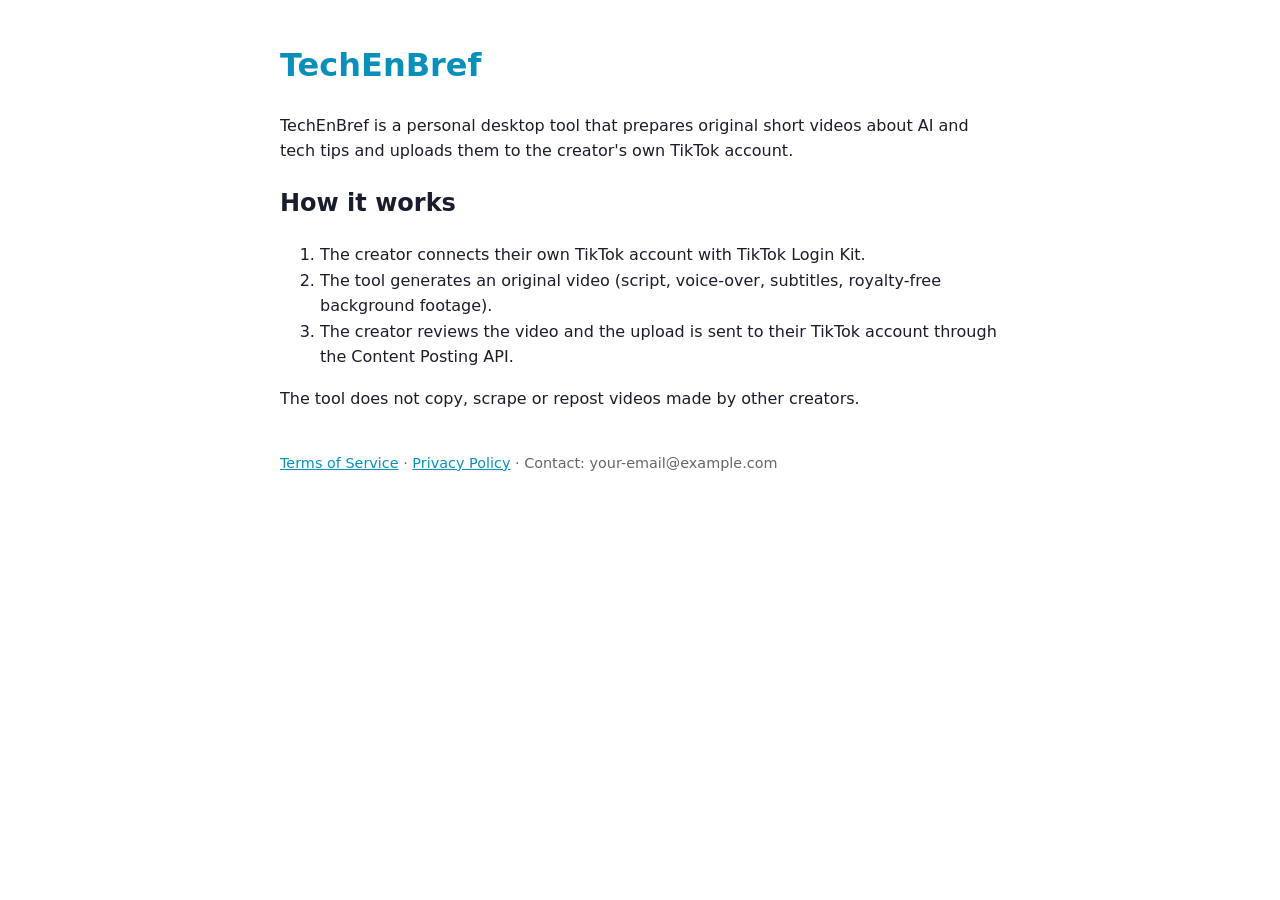
==== index.html @ 5852a693 "Add files via upload" ====
<!DOCTYPE html>
<html lang="en"><head><meta charset="utf-8"><meta name="viewport" content="width=device-width,initial-scale=1">
<title>TechEnBref</title><style>body{font-family:system-ui,-apple-system,Segoe UI,Roboto,sans-serif;max-width:720px;margin:40px auto;padding:0 20px;line-height:1.6;color:#1a1d2b}h1{color:#0a8fb8}a{color:#0a8fb8}footer{margin-top:40px;font-size:.9em;color:#666}</style></head><body>
<h1>TechEnBref</h1>
<p>TechEnBref is a personal desktop tool that prepares original short videos about AI and tech tips and uploads them to the creator's own TikTok account.</p>
<h2>How it works</h2>
<ol>
<li>The creator connects their own TikTok account with TikTok Login Kit.</li>
<li>The tool generates an original video (script, voice-over, subtitles, royalty-free background footage).</li>
<li>The creator reviews the video and the upload is sent to their TikTok account through the Content Posting API.</li>
</ol>
<p>The tool does not copy, scrape or repost videos made by other creators.</p>
<footer><a href="terms.html">Terms of Service</a> · <a href="privacy.html">Privacy Policy</a> · Contact: your-email@example.com</footer>
</body></html>
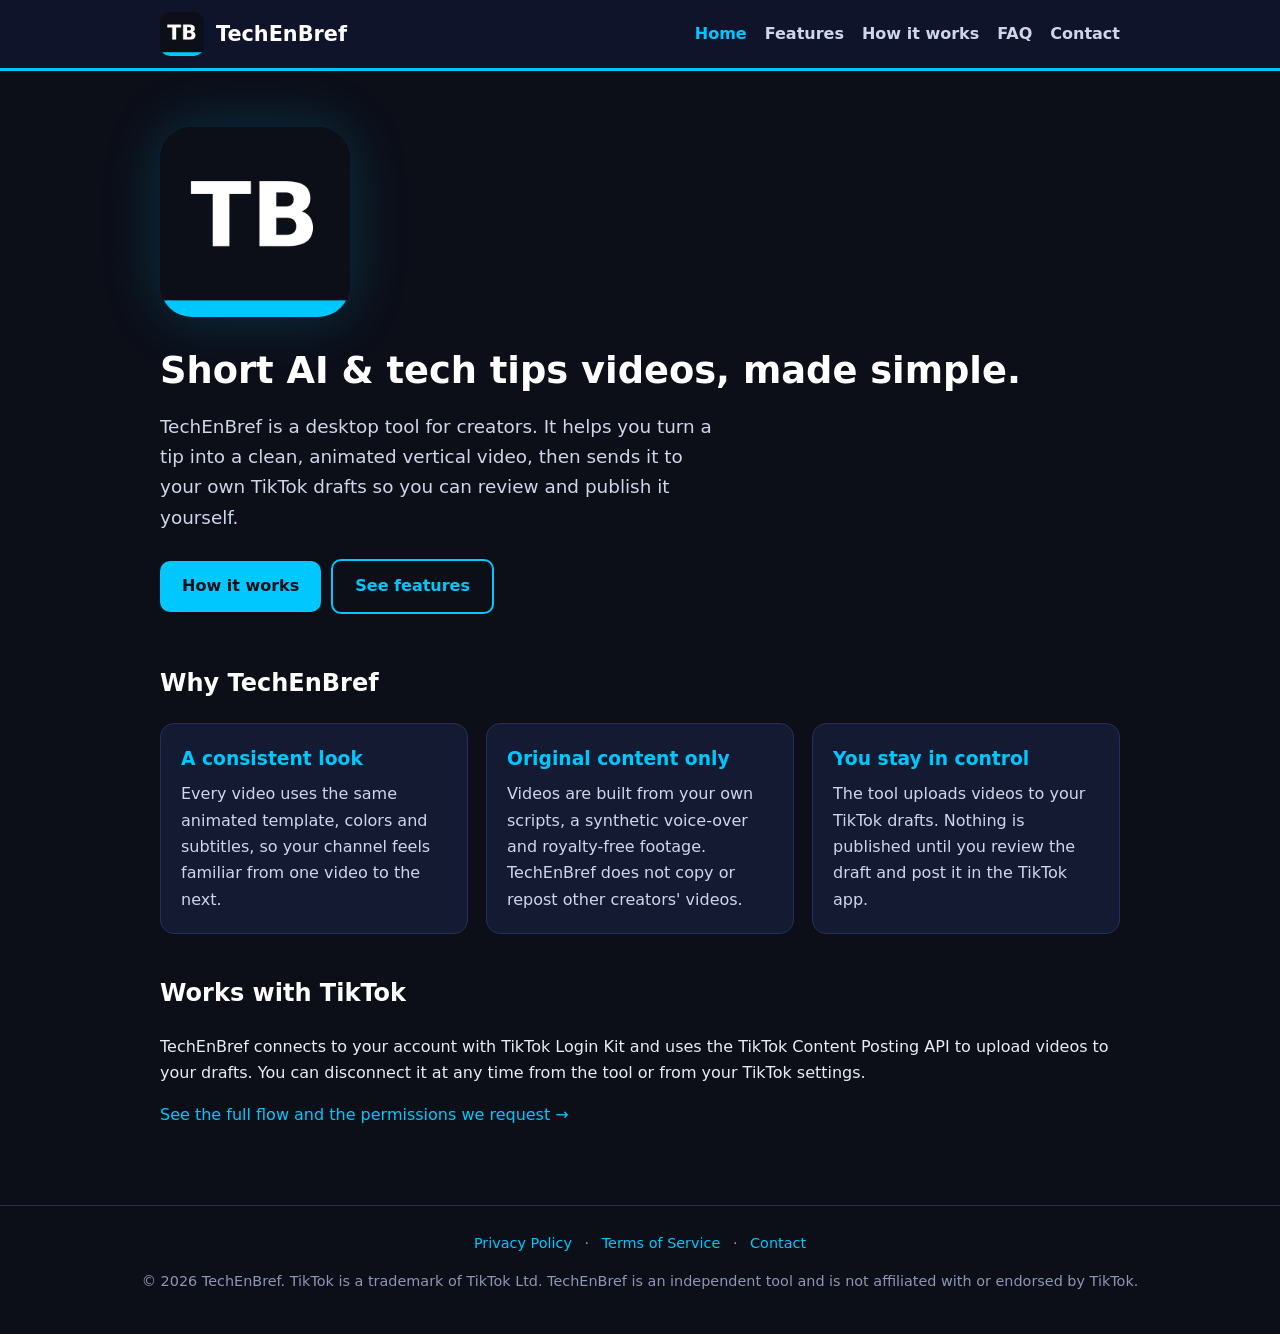
==== commit d199b9b7: "Add files via upload" ====
--- a/index.html
+++ b/index.html
@@ -1,14 +1,30 @@
 <!DOCTYPE html>
 <html lang="en"><head><meta charset="utf-8"><meta name="viewport" content="width=device-width,initial-scale=1">
-<title>TechEnBref</title><style>body{font-family:system-ui,-apple-system,Segoe UI,Roboto,sans-serif;max-width:720px;margin:40px auto;padding:0 20px;line-height:1.6;color:#1a1d2b}h1{color:#0a8fb8}a{color:#0a8fb8}footer{margin-top:40px;font-size:.9em;color:#666}</style></head><body>
-<h1>TechEnBref</h1>
-<p>TechEnBref is a personal desktop tool that prepares original short videos about AI and tech tips and uploads them to the creator's own TikTok account.</p>
-<h2>How it works</h2>
-<ol>
-<li>The creator connects their own TikTok account with TikTok Login Kit.</li>
-<li>The tool generates an original video (script, voice-over, subtitles, royalty-free background footage).</li>
-<li>The creator reviews the video and the upload is sent to their TikTok account through the Content Posting API.</li>
-</ol>
-<p>The tool does not copy, scrape or repost videos made by other creators.</p>
-<footer><a href="terms.html">Terms of Service</a> · <a href="privacy.html">Privacy Policy</a> · Contact: your-email@example.com</footer>
+<title>Home - TechEnBref</title>
+<meta name="description" content="TechEnBref is a desktop tool for creators to make short AI and tech tips videos and send them to their TikTok drafts.">
+<link rel="icon" type="image/png" href="logo-1024.png">
+<link rel="apple-touch-icon" href="logo-1024.png">
+<link rel="stylesheet" href="style.css"></head><body>
+<header><div class="bar"><a class="brand" href="index.html"><img src="logo-1024.png" alt="TechEnBref logo">TechEnBref</a><nav><a href="index.html" class=on>Home</a><a href="features.html">Features</a><a href="how-it-works.html">How it works</a><a href="faq.html">FAQ</a><a href="contact.html">Contact</a></nav></div></header>
+<main>
+
+<section class="hero"><img src="logo-1024.png" alt="TechEnBref logo"><div>
+<h1>Short AI &amp; tech tips videos, made simple.</h1>
+<p>TechEnBref is a desktop tool for creators. It helps you turn a tip into a clean, animated vertical video, then sends it to your own TikTok drafts so you can review and publish it yourself.</p>
+<a class="btn" href="how-it-works.html">How it works</a><a class="btn alt" href="features.html">See features</a></div></section>
+
+<h2>Why TechEnBref</h2>
+<div class="grid">
+<div class="card"><h3>A consistent look</h3><p>Every video uses the same animated template, colors and subtitles, so your channel feels familiar from one video to the next.</p></div>
+<div class="card"><h3>Original content only</h3><p>Videos are built from your own scripts, a synthetic voice-over and royalty-free footage. TechEnBref does not copy or repost other creators' videos.</p></div>
+<div class="card"><h3>You stay in control</h3><p>The tool uploads videos to your TikTok drafts. Nothing is published until you review the draft and post it in the TikTok app.</p></div>
+</div>
+
+<h2>Works with TikTok</h2>
+<p>TechEnBref connects to your account with TikTok Login Kit and uses the TikTok Content Posting API to upload videos to your drafts. You can disconnect it at any time from the tool or from your TikTok settings.</p>
+<p><a href="how-it-works.html">See the full flow and the permissions we request &rarr;</a></p>
+
+</main>
+<footer><div><a href="privacy.html">Privacy Policy</a> · <a href="terms.html">Terms of Service</a> · <a href="contact.html">Contact</a></div>
+<p>&copy; 2026 TechEnBref. TikTok is a trademark of TikTok Ltd. TechEnBref is an independent tool and is not affiliated with or endorsed by TikTok.</p></footer>
 </body></html>
--- a/style.css
+++ b/style.css
@@ -0,0 +1,19 @@
+*{box-sizing:border-box}body{margin:0;font-family:system-ui,-apple-system,"Segoe UI",Roboto,sans-serif;background:#0c0e18;color:#e8ecf5;line-height:1.65}
+a{color:#00c8ff;text-decoration:none}a:hover{text-decoration:underline}
+header{background:#10142a;border-bottom:3px solid #00c8ff;position:sticky;top:0;z-index:5}
+.bar{max-width:1000px;margin:0 auto;padding:12px 20px;display:flex;align-items:center;justify-content:space-between;flex-wrap:wrap;gap:10px}
+.brand{display:flex;align-items:center;gap:12px;color:#fff;font-weight:800;font-size:1.3rem}.brand img{width:44px;height:44px;border-radius:10px}
+nav a{margin-left:18px;color:#cfd6ea;font-weight:600}nav a.on{color:#00c8ff}
+main{max-width:1000px;margin:0 auto;padding:36px 20px 60px}
+h1{font-size:2.3rem;line-height:1.2;margin:0 0 14px;color:#fff}h2{margin-top:40px;color:#fff}h3{margin:0 0 6px;color:#00c8ff}
+.hero{display:flex;gap:32px;align-items:center;flex-wrap:wrap;padding:20px 0 10px}.hero img{width:190px;height:190px;border-radius:32px;box-shadow:0 0 60px #00c8ff33}
+.hero p{font-size:1.15rem;color:#cfd6ea;max-width:560px}
+.btn{display:inline-block;background:#00c8ff;color:#0c0e18;font-weight:800;padding:12px 22px;border-radius:10px;margin:8px 10px 0 0}.btn:hover{text-decoration:none;opacity:.9}.btn.alt{background:transparent;color:#00c8ff;border:2px solid #00c8ff}
+.grid{display:grid;grid-template-columns:repeat(auto-fit,minmax(260px,1fr));gap:18px;margin-top:18px}
+.card{background:#151a33;border:1px solid #243058;border-radius:14px;padding:20px}.card p{margin:0;color:#cfd6ea}
+ol.steps{counter-reset:s;list-style:none;padding:0}ol.steps li{counter-increment:s;background:#151a33;border:1px solid #243058;border-radius:14px;padding:16px 18px 16px 64px;margin:14px 0;position:relative}
+ol.steps li:before{content:counter(s);position:absolute;left:16px;top:14px;width:36px;height:36px;border-radius:50%;background:#00c8ff;color:#0c0e18;font-weight:800;display:flex;align-items:center;justify-content:center}
+table{border-collapse:collapse;width:100%;margin-top:14px}th,td{border:1px solid #243058;padding:10px 12px;text-align:left}th{background:#151a33;color:#00c8ff}
+details{background:#151a33;border:1px solid #243058;border-radius:12px;padding:14px 18px;margin:12px 0}summary{cursor:pointer;font-weight:700;color:#fff}
+footer{border-top:1px solid #243058;padding:26px 20px;text-align:center;color:#8d97b5;font-size:.9rem}footer a{margin:0 8px}
+.note{color:#8d97b5;font-size:.9rem}
